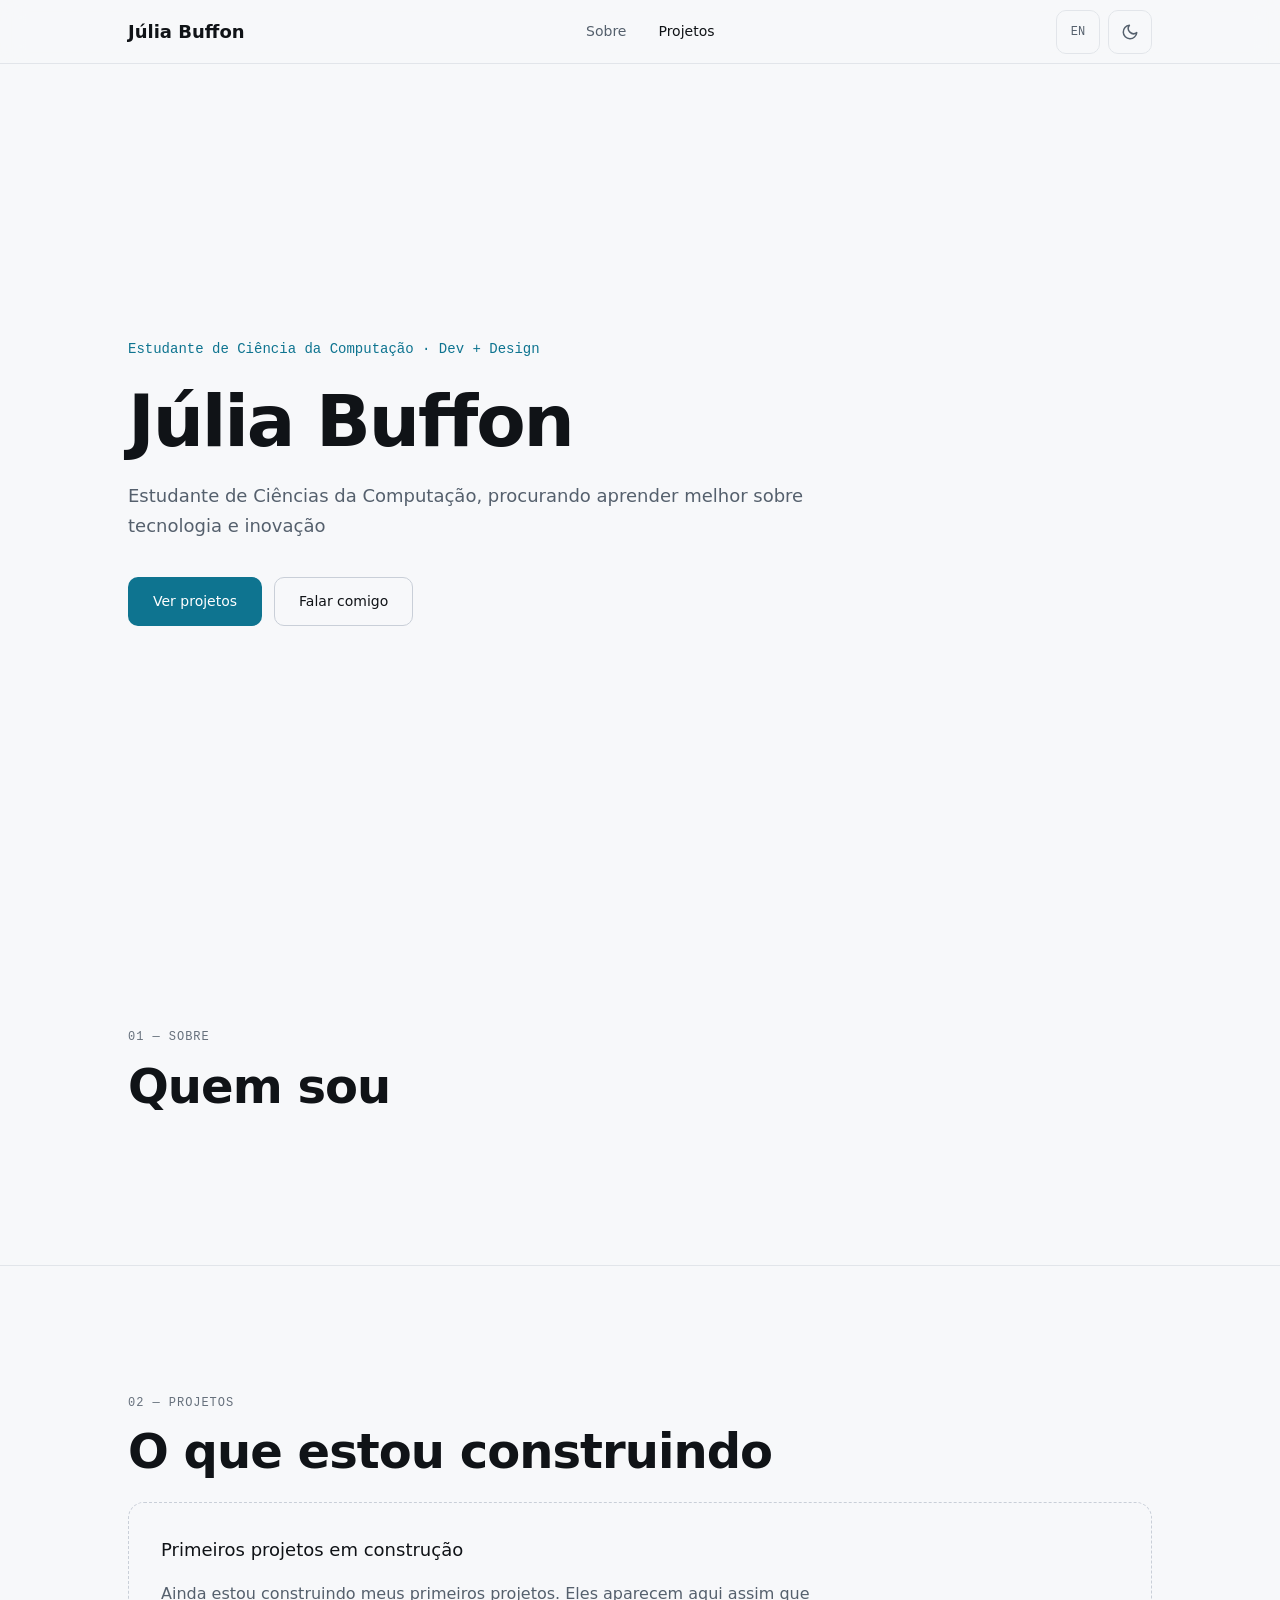
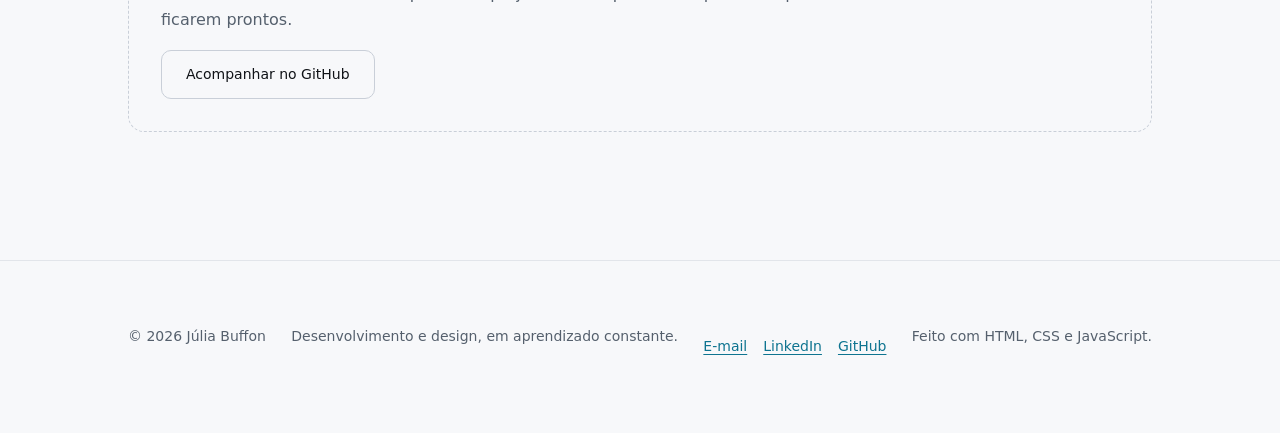
==== index.html @ 5d28dc88 "adiciona frase de posicionamento do hero" ====
<!DOCTYPE html>
<html lang="pt-BR" data-theme="dark">
<head>
  <meta charset="utf-8">
  <meta name="viewport" content="width=device-width, initial-scale=1">

  <title>Júlia Buffon — Estudante de Ciência da Computação e Design</title>
  <meta name="description" content="Portfólio de Júlia Buffon, estudante de Ciência da Computação e design.">
  <link rel="canonical" href="https://buffoneu12.github.io/">

  <meta name="theme-color" content="#0B0D10">
  <meta name="color-scheme" content="dark light">

  <meta property="og:type" content="website">
  <meta property="og:title" content="Júlia Buffon — Estudante de Ciência da Computação e Design">
  <meta property="og:description" content="Portfólio de Júlia Buffon, estudante de Ciência da Computação e design.">
  <meta property="og:url" content="https://buffoneu12.github.io/">
  <meta property="og:locale" content="pt_BR">
  <meta property="og:image" content="https://buffoneu12.github.io/assets/img/og.png">
  <meta property="og:image:width" content="1200">
  <meta property="og:image:height" content="630">
  <meta name="twitter:card" content="summary_large_image">

  <link rel="icon" href="assets/img/favicon.svg" type="image/svg+xml">

  <script>
    try {
      var t = localStorage.getItem('jb-theme');
      if (!t) t = matchMedia('(prefers-color-scheme: light)').matches ? 'light' : 'dark';
      document.documentElement.dataset.theme = t;
    } catch (e) {}
  </script>

  <link rel="stylesheet" href="assets/css/tokens.css">
  <link rel="stylesheet" href="assets/css/base.css">
  <link rel="stylesheet" href="assets/css/layout.css">
  <link rel="stylesheet" href="assets/css/components.css">
</head>
<body>
  <a class="skip-link" href="#conteudo" data-i18n="a11y.skip">Pular para o conteúdo</a>

  <header class="site-header">
    <div class="site-header__inner container">
      <a class="brand" href="/">Júlia Buffon</a>

      <nav class="nav" aria-label="Navegação principal" data-i18n-attr="aria-label:nav.label">
        <a class="nav__link" href="#sobre" data-i18n="nav.about">Sobre</a>
        <a class="nav__link" href="#projetos" data-i18n="nav.projects">Projetos</a>
      </nav>

      <div class="controls">
        <button class="control-btn" id="lang-toggle" type="button"
                aria-label="EN — Mudar para inglês" data-i18n-attr="aria-label:lang.switch">EN</button>
        <button class="control-btn" id="theme-toggle" type="button"
                aria-label="Mudar para tema claro" data-i18n-attr="aria-label:theme.toLight">
          <svg class="icon-sun" width="18" height="18" viewBox="0 0 24 24" fill="none" stroke="currentColor" stroke-width="2" stroke-linecap="round" aria-hidden="true" hidden>
            <circle cx="12" cy="12" r="4"/><path d="M12 2v2M12 20v2M4.9 4.9l1.4 1.4M17.7 17.7l1.4 1.4M2 12h2M20 12h2M4.9 19.1l1.4-1.4M17.7 6.3l1.4-1.4"/>
          </svg>
          <svg class="icon-moon" width="18" height="18" viewBox="0 0 24 24" fill="none" stroke="currentColor" stroke-width="2" stroke-linecap="round" stroke-linejoin="round" aria-hidden="true">
            <path d="M21 12.8A9 9 0 1 1 11.2 3a7 7 0 0 0 9.8 9.8Z"/>
          </svg>
        </button>
      </div>
    </div>
  </header>

  <main id="conteudo">
    <section class="hero container" id="inicio">
      <p class="hero__role" data-i18n="hero.role">Estudante de Ciência da Computação · Dev + Design</p>
      <h1 class="hero__name">Júlia Buffon</h1>
      <p class="hero__tagline" data-i18n="hero.tagline">Estudante de Ciências da Computação, procurando aprender melhor sobre tecnologia e inovação</p>
      <div class="hero__actions">
        <a class="btn btn--primary" href="#projetos" data-i18n="hero.cta.primary">Ver projetos</a>
        <a class="btn btn--ghost" href="mailto:juliabuffon7@gmail.com" data-i18n="hero.cta.secondary">Falar comigo</a>
      </div>
    </section>

    <section class="section" id="sobre">
      <div class="container">
        <p class="section__label" data-i18n="about.label">01 — Sobre</p>
        <h2 class="section__title" data-i18n="about.title">Quem sou</h2>
        <!-- T14: bio, stack e formação pendentes (bloqueio H3) -->
        <p data-i18n="about.body" hidden></p>
        <ul class="stack" hidden></ul>
      </div>
    </section>

    <section class="section" id="projetos">
      <div class="container">
        <p class="section__label" data-i18n="projects.label">02 — Projetos</p>
        <h2 class="section__title" data-i18n="projects.title">O que estou construindo</h2>

        <div class="projects__empty">
          <p class="projects__empty-title" data-i18n="projects.empty.title">Primeiros projetos em construção</p>
          <p data-i18n="projects.empty.text">Ainda estou construindo meus primeiros projetos. Eles aparecem aqui assim que ficarem prontos.</p>
          <a class="btn btn--ghost" href="https://github.com/Buffoneu12" rel="noopener"
             data-i18n="projects.empty.cta">Acompanhar no GitHub</a>
        </div>

        <div class="projects__grid" hidden></div>
      </div>
    </section>
  </main>

  <footer class="site-footer">
    <div class="site-footer__inner container">
      <p>© <span id="ano">2026</span> Júlia Buffon</p>
      <p data-i18n="footer.tagline">Desenvolvimento e design, em aprendizado constante.</p>
      <div class="footer__links">
        <a href="mailto:juliabuffon7@gmail.com">E-mail</a>
        <a href="https://www.linkedin.com/in/juliabuffon" rel="noopener" target="_blank">LinkedIn</a>
        <a href="https://github.com/Buffoneu12" rel="noopener" target="_blank">GitHub</a>
      </div>
      <p data-i18n="footer.built">Feito com HTML, CSS e JavaScript.</p>
    </div>
  </footer>

  <script type="module" src="assets/js/main.js"></script>
</body>
</html>
---- assets/css/tokens.css ----
:root {
  color-scheme: dark;
  --bg: #0B0D10;
  --bg-elevated: #12161B;
  --surface: #171C22;
  --surface-hover: #1D232B;
  --border: #232A32;
  --border-strong: #2F3945;
  --text: #E6E8EB;
  --text-muted: #9BA6B2;
  --text-faint: #7C8794;
  --accent: #22D3EE;
  --accent-contrast: #0B0D10;
  --accent-soft: rgba(34, 211, 238, 0.12);
  --danger: #F87171;

  --font-sans: system-ui, -apple-system, "Segoe UI", Roboto, sans-serif;
  --font-mono: ui-monospace, "Cascadia Code", "SFMono-Regular", Consolas, monospace;

  --fs-xs: 0.75rem;
  --fs-sm: 0.875rem;
  --fs-base: 1rem;
  --fs-lg: 1.125rem;
  --fs-xl: clamp(1.5rem, 4vw, 2rem);
  --fs-2xl: clamp(2rem, 6vw, 3rem);
  --fs-hero: clamp(2.5rem, 9vw, 4.5rem);

  --space-1: 4px;
  --space-2: 8px;
  --space-3: 12px;
  --space-4: 16px;
  --space-5: 24px;
  --space-6: 32px;
  --space-7: 48px;
  --space-8: 64px;
  --space-9: 96px;
  --space-10: 128px;

  --radius-sm: 6px;
  --radius-md: 10px;
  --radius-lg: 16px;
  --radius-full: 999px;

  --dur-fast: 150ms;
  --dur-base: 220ms;
  --ease: cubic-bezier(0.2, 0.8, 0.2, 1);

  --container: 1120px;
  --header-h: 64px;
}

[data-theme="light"] {
  color-scheme: light;
  --bg: #F7F8FA;
  --bg-elevated: #FFFFFF;
  --surface: #FFFFFF;
  --surface-hover: #F1F3F6;
  --border: #E2E5EA;
  --border-strong: #C9CFD8;
  --text: #101317;
  --text-muted: #55606D;
  --text-faint: #66707C;
  --accent: #0E7490;
  --accent-contrast: #FFFFFF;
  --accent-soft: rgba(14, 116, 144, 0.10);
}
---- assets/css/base.css ----
*,
*::before,
*::after {
  box-sizing: border-box;
}

* {
  margin: 0;
}

html {
  scroll-behavior: smooth;
  -webkit-text-size-adjust: 100%;
}

body {
  background: var(--bg);
  color: var(--text);
  font-family: var(--font-sans);
  font-size: var(--fs-base);
  line-height: 1.65;
  padding-top: var(--header-h);
  -webkit-font-smoothing: antialiased;
}

img,
svg,
video {
  display: block;
  max-width: 100%;
  height: auto;
}

[hidden] {
  display: none !important;
}

h1,
h2,
h3 {
  line-height: 1.1;
  letter-spacing: -0.02em;
  font-weight: 600;
  text-wrap: balance;
}

p {
  max-width: 68ch;
}

a {
  color: var(--accent);
  text-underline-offset: 3px;
}

:focus-visible {
  outline: 2px solid var(--accent);
  outline-offset: 3px;
  border-radius: var(--radius-sm);
}

.container {
  width: 100%;
  max-width: var(--container);
  margin-inline: auto;
  padding-inline: var(--space-5);
}

@media (min-width: 768px) {
  .container {
    padding-inline: var(--space-7);
  }
}

.sr-only {
  position: absolute;
  width: 1px;
  height: 1px;
  padding: 0;
  overflow: hidden;
  clip-path: inset(50%);
  white-space: nowrap;
  border: 0;
}

.skip-link {
  position: fixed;
  top: -100px;
  left: var(--space-4);
  z-index: 200;
  background: var(--accent);
  color: var(--accent-contrast);
  padding: var(--space-2) var(--space-4);
  border-radius: var(--radius-md);
  text-decoration: none;
  font-size: var(--fs-sm);
  transition: top var(--dur-fast) var(--ease);
}

.skip-link:focus {
  top: var(--space-4);
}

@media (prefers-reduced-motion: reduce) {
  html {
    scroll-behavior: auto;
  }

  *,
  *::before,
  *::after {
    animation-duration: 0.01ms !important;
    animation-iteration-count: 1 !important;
    transition-duration: 0.01ms !important;
  }
}
---- assets/css/layout.css ----
.site-header {
  position: fixed;
  inset: 0 0 auto 0;
  height: var(--header-h);
  z-index: 100;
  background: color-mix(in srgb, var(--bg) 85%, transparent);
  backdrop-filter: blur(12px);
  border-bottom: 1px solid var(--border);
}

.site-header__inner {
  display: flex;
  align-items: center;
  justify-content: space-between;
  gap: var(--space-4);
  height: 100%;
}

.brand {
  font-weight: 600;
  color: var(--text);
  text-decoration: none;
  font-size: var(--fs-lg);
  white-space: nowrap;
}

.nav {
  display: flex;
  gap: var(--space-4);
}

.nav__link {
  color: var(--text-muted);
  text-decoration: none;
  font-size: var(--fs-sm);
  padding: var(--space-2);
}

.nav__link:hover {
  color: var(--text);
}

.nav__link[aria-current="true"] {
  color: var(--text);
}

@media (max-width: 479px) {
  .nav {
    display: none;
  }
}

.controls {
  display: flex;
  gap: var(--space-2);
}

.hero {
  padding-block: var(--space-9);
  display: flex;
  flex-direction: column;
  justify-content: center;
  gap: var(--space-5);
}

@media (min-width: 768px) {
  .hero {
    min-height: calc(100svh - var(--header-h));
  }
}

.section {
  padding-block: var(--space-9);
}

@media (min-width: 768px) {
  .section {
    padding-block: var(--space-10);
  }
}

.section + .section {
  border-top: 1px solid var(--border);
}

.projects__grid {
  display: grid;
  gap: var(--space-5);
  grid-template-columns: 1fr;
}

@media (min-width: 640px) {
  .projects__grid {
    grid-template-columns: repeat(2, 1fr);
  }
}

@media (min-width: 1024px) {
  .projects__grid {
    grid-template-columns: repeat(3, 1fr);
  }

  .card--destaque {
    grid-column: span 2;
  }
}
---- assets/css/components.css ----
.btn {
  display: inline-flex;
  align-items: center;
  justify-content: center;
  gap: var(--space-2);
  min-height: 44px;
  padding: var(--space-3) var(--space-5);
  border: 1px solid transparent;
  border-radius: var(--radius-md);
  font-size: var(--fs-sm);
  font-weight: 500;
  text-decoration: none;
  transition:
    background var(--dur-fast) var(--ease),
    border-color var(--dur-fast) var(--ease),
    transform var(--dur-fast) var(--ease);
}

.btn--primary {
  background: var(--accent);
  color: var(--accent-contrast);
}

.btn--primary:hover {
  transform: translateY(-1px);
}

.btn--ghost {
  border-color: var(--border-strong);
  color: var(--text);
}

.btn--ghost:hover {
  border-color: var(--accent);
  color: var(--accent);
}

.control-btn {
  display: inline-flex;
  align-items: center;
  justify-content: center;
  width: 44px;
  height: 44px;
  border: 1px solid var(--border);
  border-radius: var(--radius-md);
  background: transparent;
  color: var(--text-muted);
  font-family: var(--font-mono);
  font-size: var(--fs-xs);
  cursor: pointer;
  transition:
    border-color var(--dur-fast) var(--ease),
    color var(--dur-fast) var(--ease);
}

.control-btn:hover {
  border-color: var(--border-strong);
  color: var(--text);
}

.section__label {
  font-family: var(--font-mono);
  font-size: var(--fs-xs);
  color: var(--text-faint);
  text-transform: uppercase;
  letter-spacing: 0.08em;
  margin-bottom: var(--space-3);
}

.section__title {
  font-size: var(--fs-2xl);
  margin-bottom: var(--space-5);
}

.hero__name {
  font-size: var(--fs-hero);
  line-height: 1;
  letter-spacing: -0.03em;
}

.hero__role {
  font-family: var(--font-mono);
  font-size: var(--fs-sm);
  color: var(--accent);
}

.hero__tagline {
  font-size: var(--fs-lg);
  color: var(--text-muted);
  max-width: 60ch;
}

.hero__actions {
  display: flex;
  flex-wrap: wrap;
  gap: var(--space-3);
  margin-top: var(--space-3);
}

.chip {
  display: inline-flex;
  align-items: center;
  padding: var(--space-1) var(--space-3);
  border-radius: var(--radius-full);
  background: var(--accent-soft);
  border: 1px solid var(--border);
  color: var(--accent);
  font-family: var(--font-mono);
  font-size: var(--fs-xs);
}

.stack {
  display: flex;
  flex-wrap: wrap;
  gap: var(--space-2);
  margin-top: var(--space-5);
  list-style: none;
  padding: 0;
}

.card {
  display: flex;
  flex-direction: column;
  background: var(--surface);
  border: 1px solid var(--border);
  border-radius: var(--radius-lg);
  overflow: hidden;
  transition:
    border-color var(--dur-base) var(--ease),
    background var(--dur-base) var(--ease),
    transform var(--dur-base) var(--ease);
}

.card:hover {
  border-color: var(--border-strong);
  background: var(--surface-hover);
  transform: translateY(-2px);
}

.card__media {
  aspect-ratio: 16 / 9;
  background: var(--bg-elevated);
}

.card__monogram {
  display: flex;
  align-items: center;
  justify-content: center;
  height: 100%;
  font-family: var(--font-mono);
  font-size: var(--fs-2xl);
  letter-spacing: 0.08em;
  color: var(--border-strong);
  max-width: none;
}

.card__body {
  padding: var(--space-5);
  display: flex;
  flex-direction: column;
  gap: var(--space-3);
}

.card__title {
  font-size: var(--fs-lg);
}

.card__summary {
  color: var(--text-muted);
  font-size: var(--fs-sm);
}

.card__meta {
  font-family: var(--font-mono);
  font-size: var(--fs-xs);
  color: var(--text-faint);
}

.card__links {
  display: flex;
  flex-wrap: wrap;
  gap: var(--space-4);
  margin-top: auto;
  padding-top: var(--space-3);
  font-family: var(--font-mono);
  font-size: var(--fs-xs);
}

.card--empty {
  border-style: dashed;
  border-color: var(--border-strong);
  background: transparent;
}

.card--empty:hover {
  border-color: var(--border-strong);
  background: transparent;
  transform: none;
}

.projects__empty {
  display: flex;
  flex-direction: column;
  align-items: flex-start;
  gap: var(--space-4);
  padding: var(--space-6);
  border: 1px dashed var(--border-strong);
  border-radius: var(--radius-lg);
}

.projects__empty p {
  color: var(--text-muted);
}

.projects__empty .projects__empty-title {
  color: var(--text);
  font-size: var(--fs-lg);
}

.site-footer {
  border-top: 1px solid var(--border);
  padding-block: var(--space-8);
  color: var(--text-muted);
  font-size: var(--fs-sm);
}

.site-footer__inner {
  display: flex;
  flex-wrap: wrap;
  justify-content: space-between;
  gap: var(--space-5);
}

.site-footer p {
  max-width: none;
}

.footer__links {
  display: flex;
  flex-wrap: wrap;
  gap: var(--space-4);
}

.footer__links a {
  min-height: 44px;
  display: inline-flex;
  align-items: center;
}

[data-reveal] {
  opacity: 0;
  transform: translateY(8px);
  transition:
    opacity var(--dur-base) var(--ease),
    transform var(--dur-base) var(--ease);
}

[data-reveal].is-visible {
  opacity: 1;
  transform: none;
}
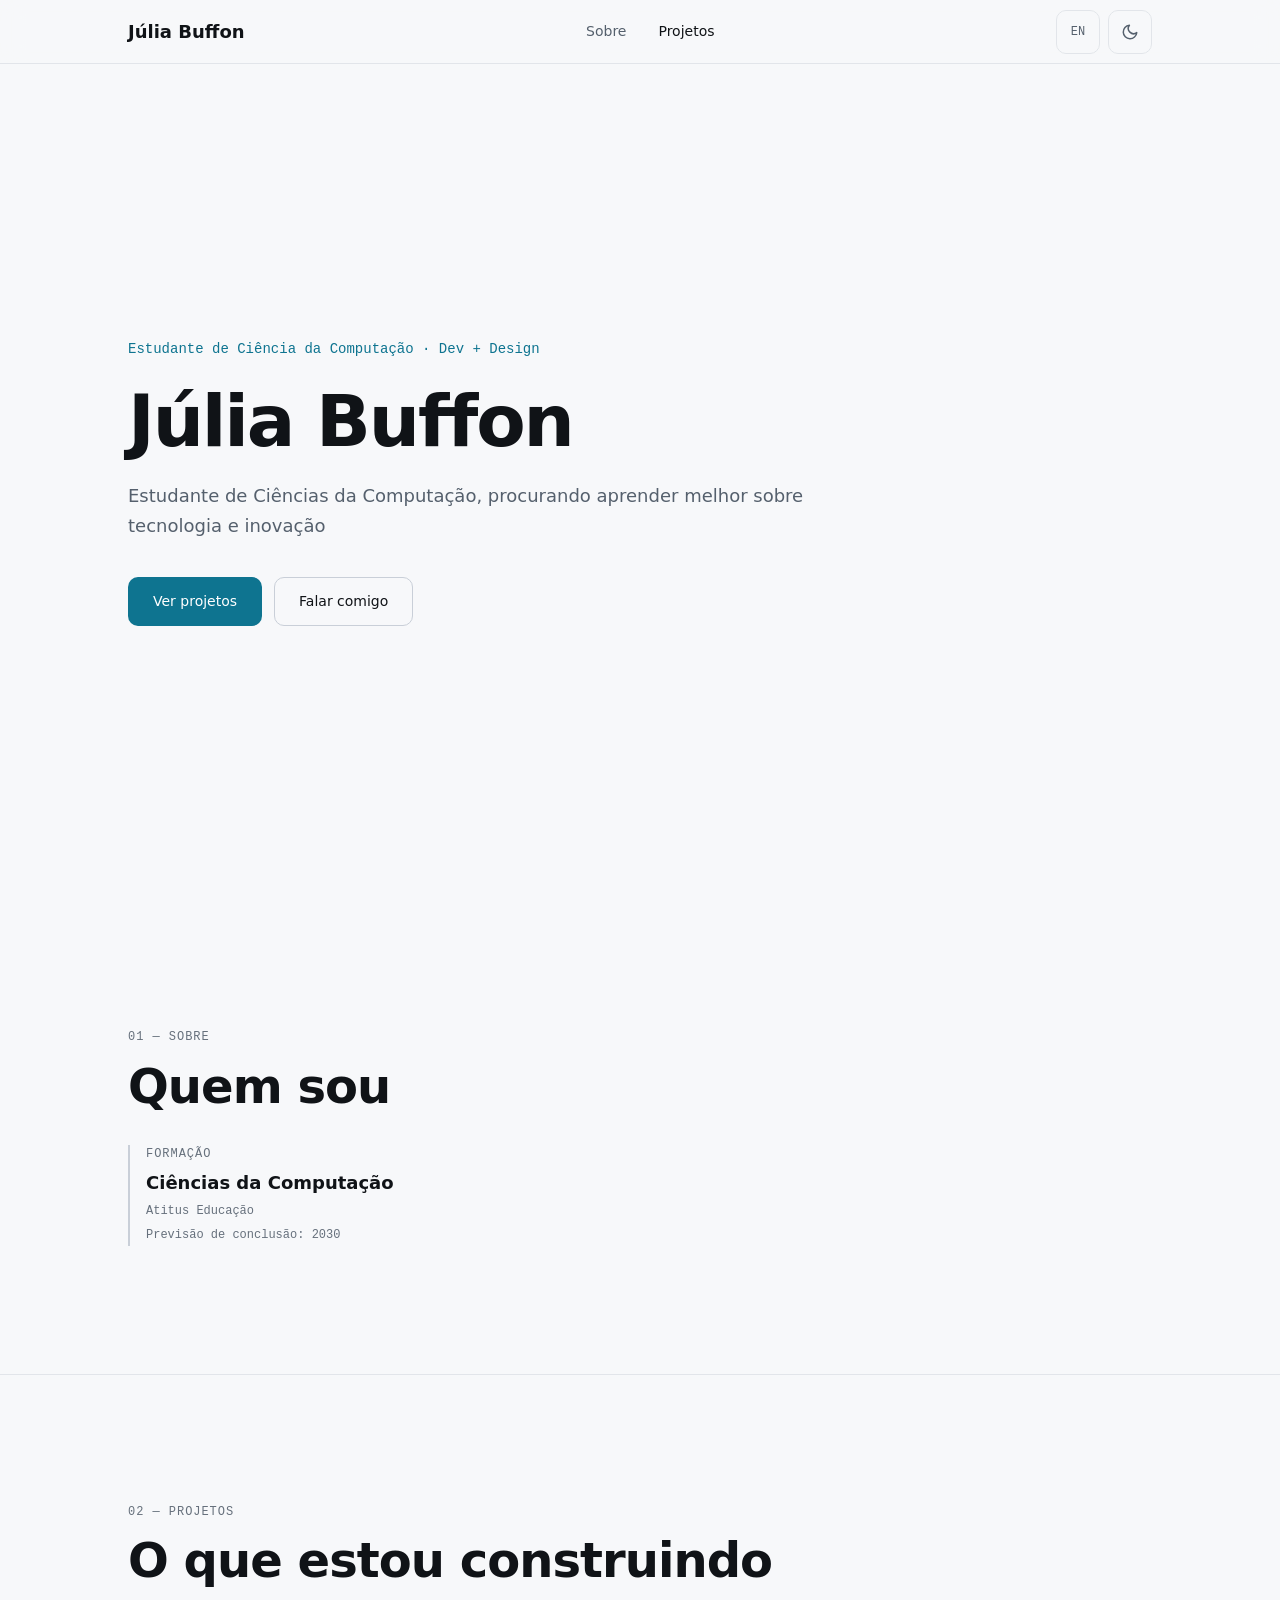
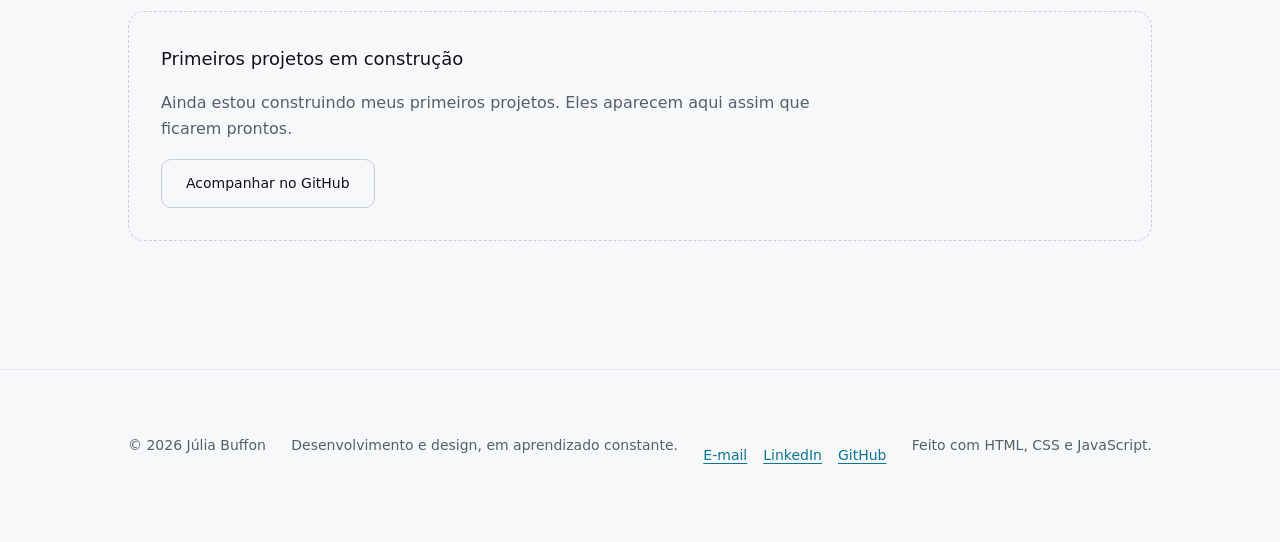
==== commit 1532c498: "adiciona formacao academica na secao sobre" ====
--- a/index.html
+++ b/index.html
@@ -20,6 +20,24 @@
   <meta property="og:image:width" content="1200">
   <meta property="og:image:height" content="630">
   <meta name="twitter:card" content="summary_large_image">
+
+  <script type="application/ld+json">
+    {
+      "@context": "https://schema.org",
+      "@type": "Person",
+      "name": "Júlia Buffon",
+      "jobTitle": "Estudante de Ciência da Computação",
+      "url": "https://buffoneu12.github.io/",
+      "sameAs": [
+        "https://github.com/Buffoneu12",
+        "https://www.linkedin.com/in/juliabuffon"
+      ],
+      "affiliation": {
+        "@type": "CollegeOrUniversity",
+        "name": "Atitus Educação"
+      }
+    }
+  </script>
 
   <link rel="icon" href="assets/img/favicon.svg" type="image/svg+xml">
 
@@ -79,9 +97,16 @@
       <div class="container">
         <p class="section__label" data-i18n="about.label">01 — Sobre</p>
         <h2 class="section__title" data-i18n="about.title">Quem sou</h2>
-        <!-- T14: bio, stack e formação pendentes (bloqueio H3) -->
+        <!-- T14: bio e stack pendentes (bloqueio H3) -->
         <p data-i18n="about.body" hidden></p>
         <ul class="stack" hidden></ul>
+
+        <div class="edu">
+          <p class="section__label" data-i18n="about.education.label">Formação</p>
+          <p class="edu__course" data-i18n="about.education.course">Ciências da Computação</p>
+          <p class="edu__meta" data-i18n="about.education.institution">Atitus Educação</p>
+          <p class="edu__meta" data-i18n="about.education.period">Previsão de conclusão: 2030</p>
+        </div>
       </div>
     </section>
 
--- a/assets/css/components.css
+++ b/assets/css/components.css
@@ -118,6 +118,30 @@
   padding: 0;
 }
 
+.edu {
+  display: flex;
+  flex-direction: column;
+  gap: var(--space-1);
+  margin-top: var(--space-6);
+  padding-left: var(--space-4);
+  border-left: 2px solid var(--border-strong);
+}
+
+.edu .section__label {
+  margin-bottom: 0;
+}
+
+.edu__course {
+  font-size: var(--fs-lg);
+  font-weight: 600;
+}
+
+.edu__meta {
+  font-family: var(--font-mono);
+  font-size: var(--fs-xs);
+  color: var(--text-faint);
+}
+
 .card {
   display: flex;
   flex-direction: column;
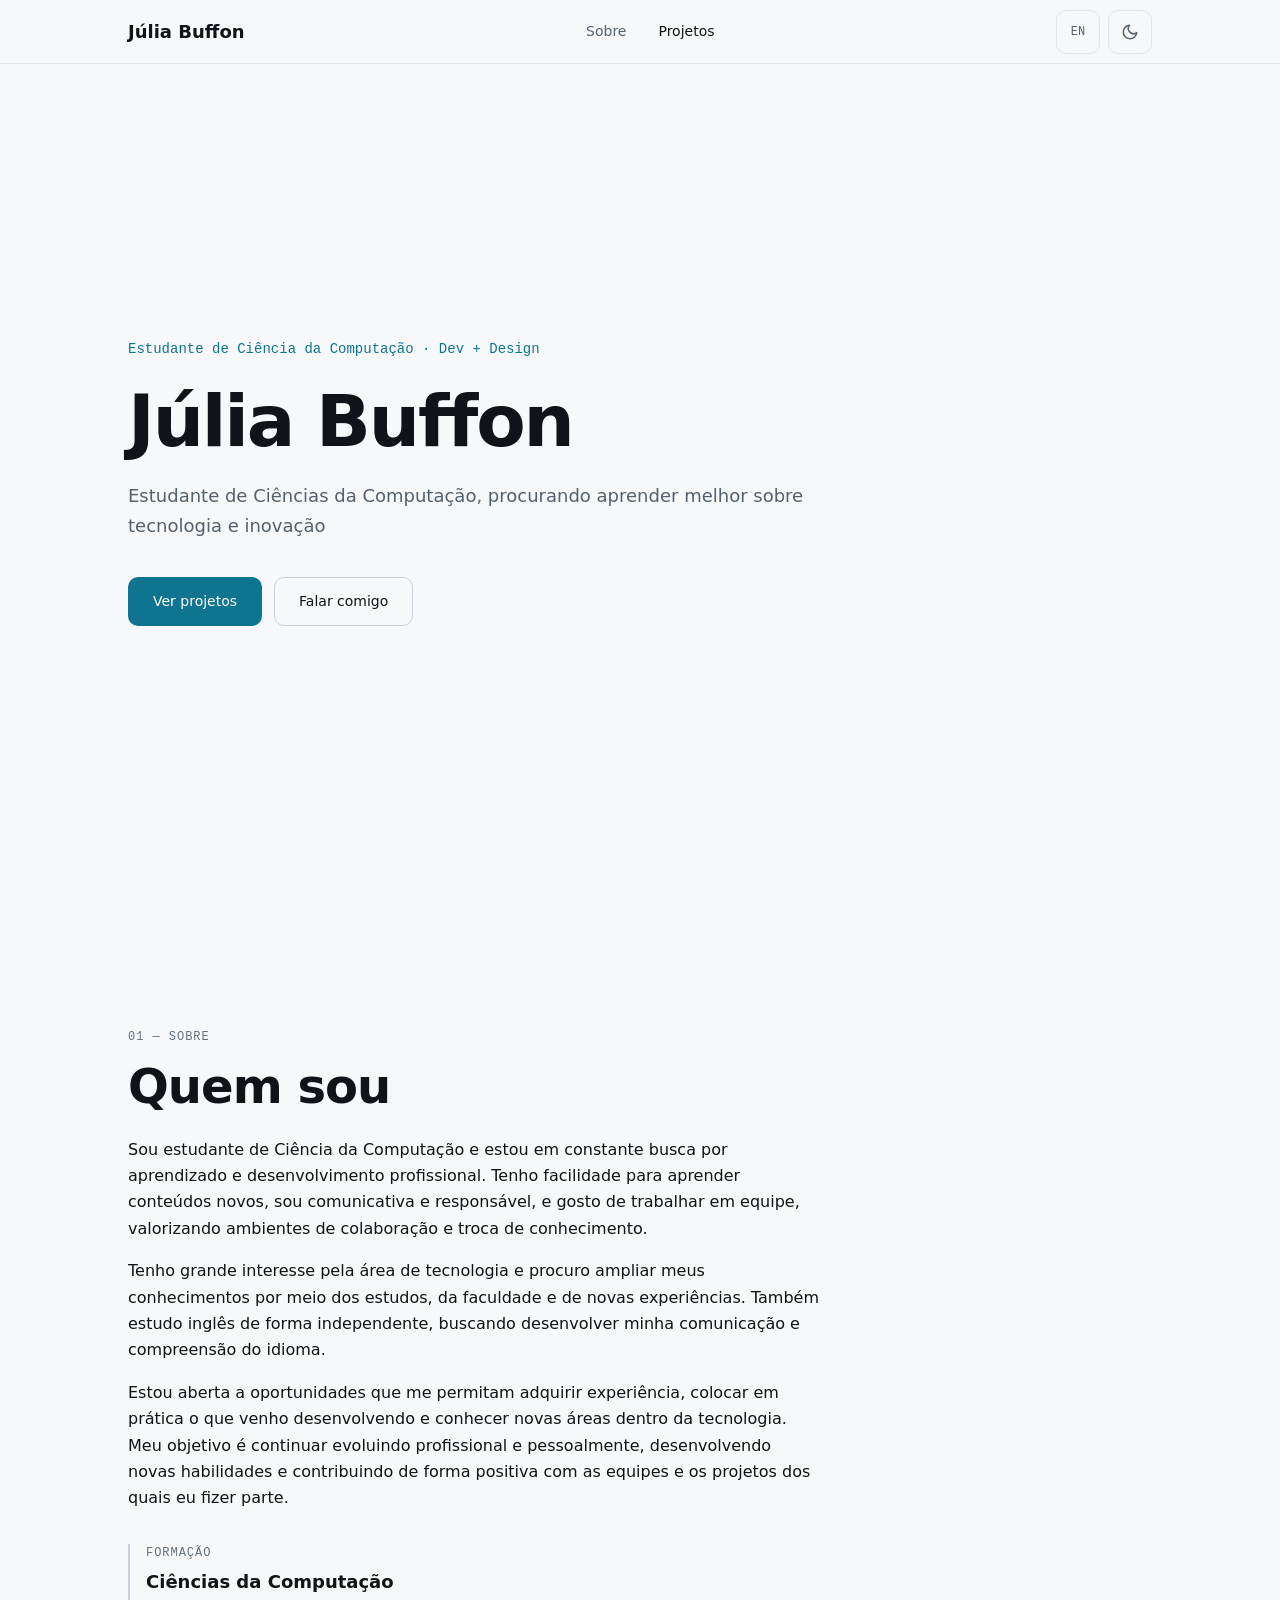
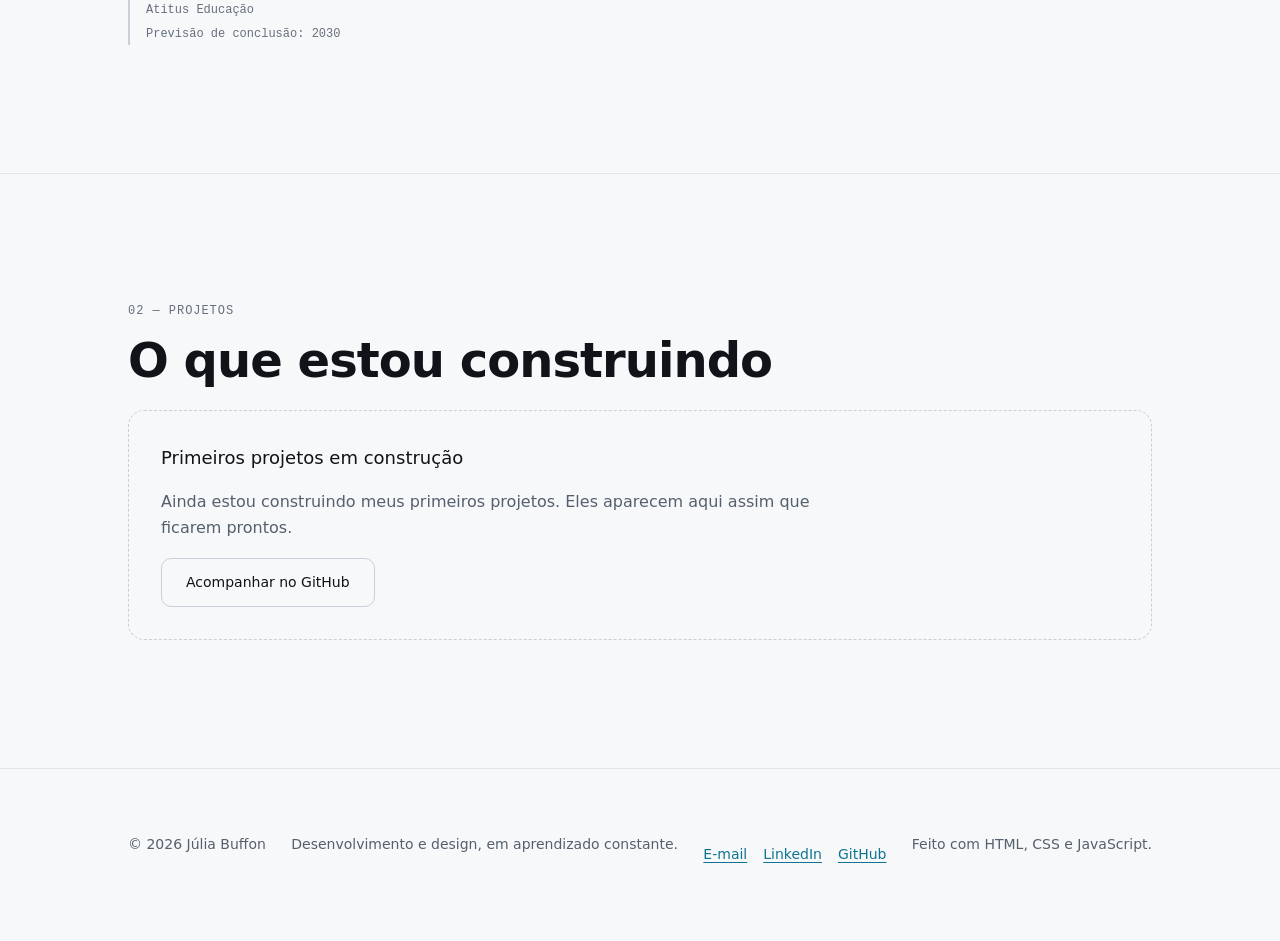
==== commit 1b59f91d: "adiciona bio da secao sobre em pt e en" ====
--- a/index.html
+++ b/index.html
@@ -97,9 +97,11 @@
       <div class="container">
         <p class="section__label" data-i18n="about.label">01 — Sobre</p>
         <h2 class="section__title" data-i18n="about.title">Quem sou</h2>
-        <!-- T14: bio e stack pendentes (bloqueio H3) -->
-        <p data-i18n="about.body" hidden></p>
-        <ul class="stack" hidden></ul>
+        <div class="about__text">
+          <p data-i18n="about.body.1">Sou estudante de Ciência da Computação e estou em constante busca por aprendizado e desenvolvimento profissional. Tenho facilidade para aprender conteúdos novos, sou comunicativa e responsável, e gosto de trabalhar em equipe, valorizando ambientes de colaboração e troca de conhecimento.</p>
+          <p data-i18n="about.body.2">Tenho grande interesse pela área de tecnologia e procuro ampliar meus conhecimentos por meio dos estudos, da faculdade e de novas experiências. Também estudo inglês de forma independente, buscando desenvolver minha comunicação e compreensão do idioma.</p>
+          <p data-i18n="about.body.3">Estou aberta a oportunidades que me permitam adquirir experiência, colocar em prática o que venho desenvolvendo e conhecer novas áreas dentro da tecnologia. Meu objetivo é continuar evoluindo profissional e pessoalmente, desenvolvendo novas habilidades e contribuindo de forma positiva com as equipes e os projetos dos quais eu fizer parte.</p>
+        </div>
 
         <div class="edu">
           <p class="section__label" data-i18n="about.education.label">Formação</p>
--- a/assets/css/components.css
+++ b/assets/css/components.css
@@ -118,6 +118,12 @@
   padding: 0;
 }
 
+.about__text {
+  display: flex;
+  flex-direction: column;
+  gap: var(--space-4);
+}
+
 .edu {
   display: flex;
   flex-direction: column;
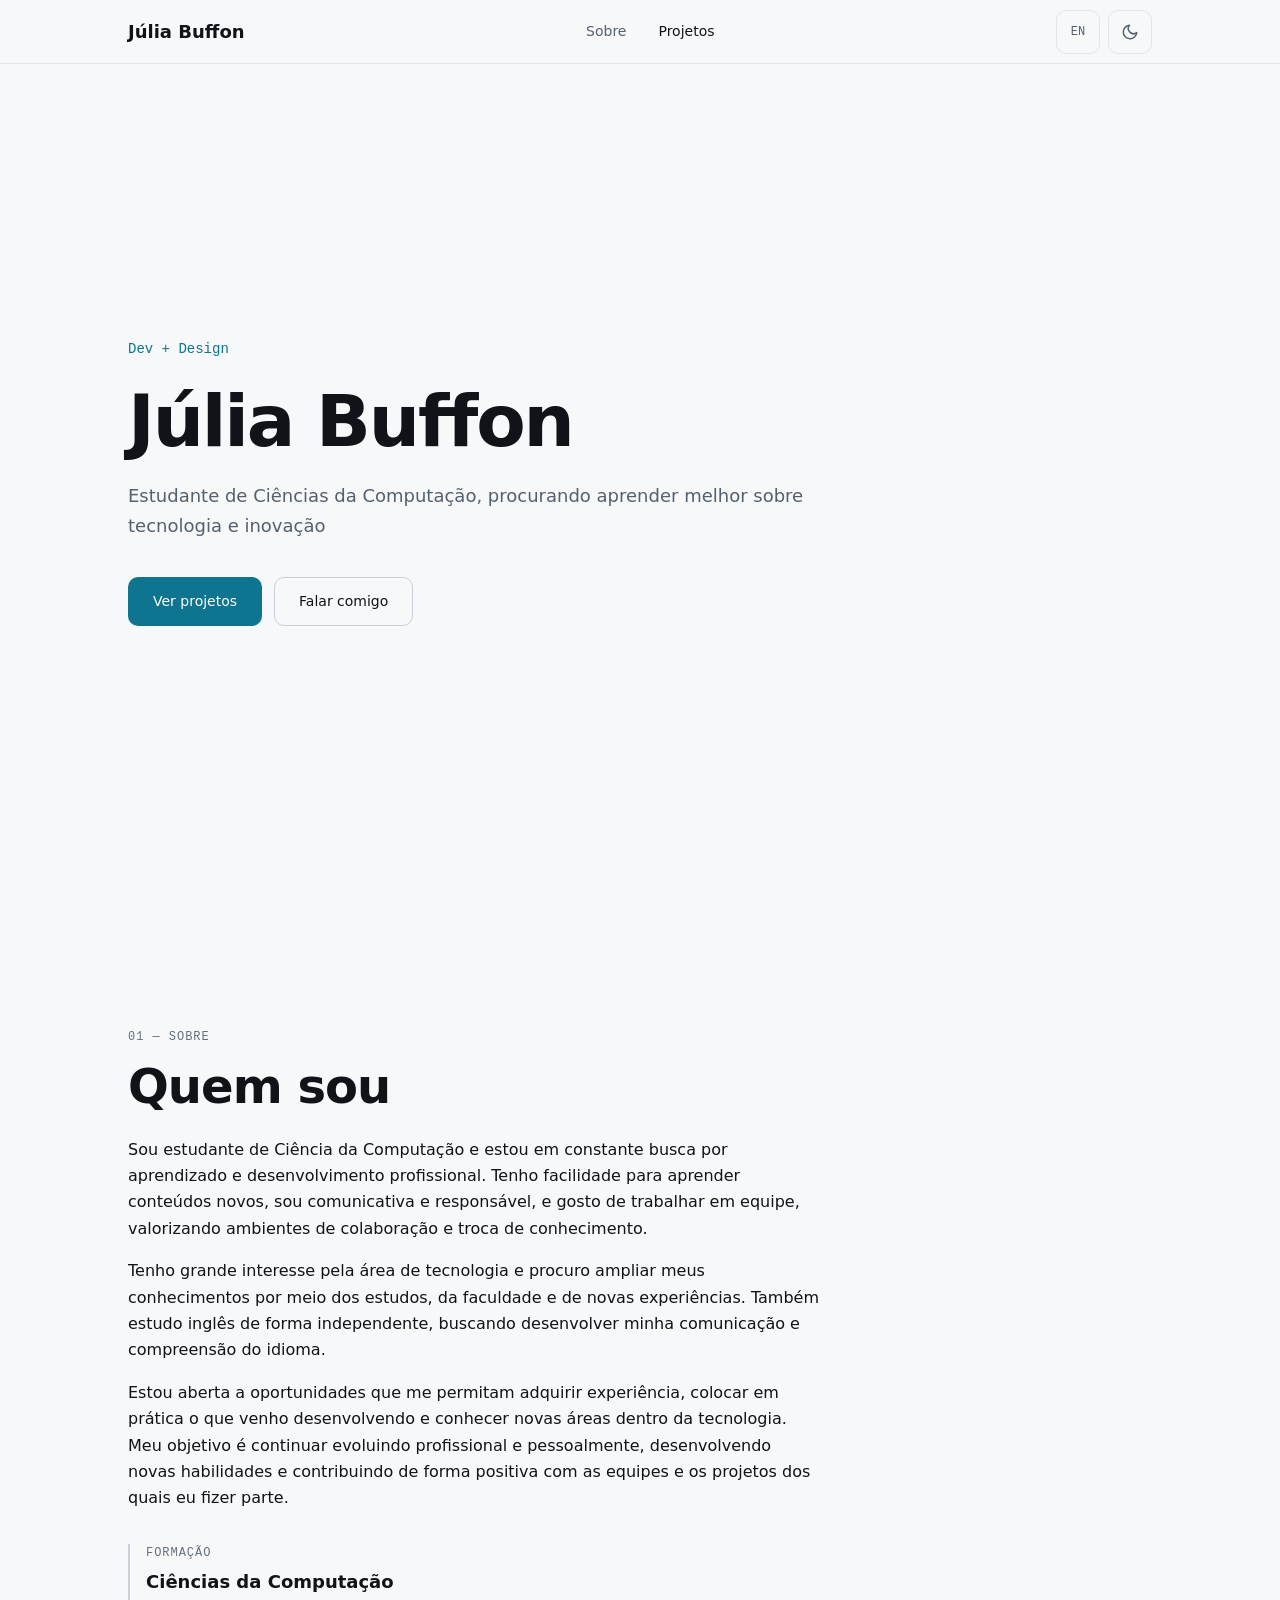
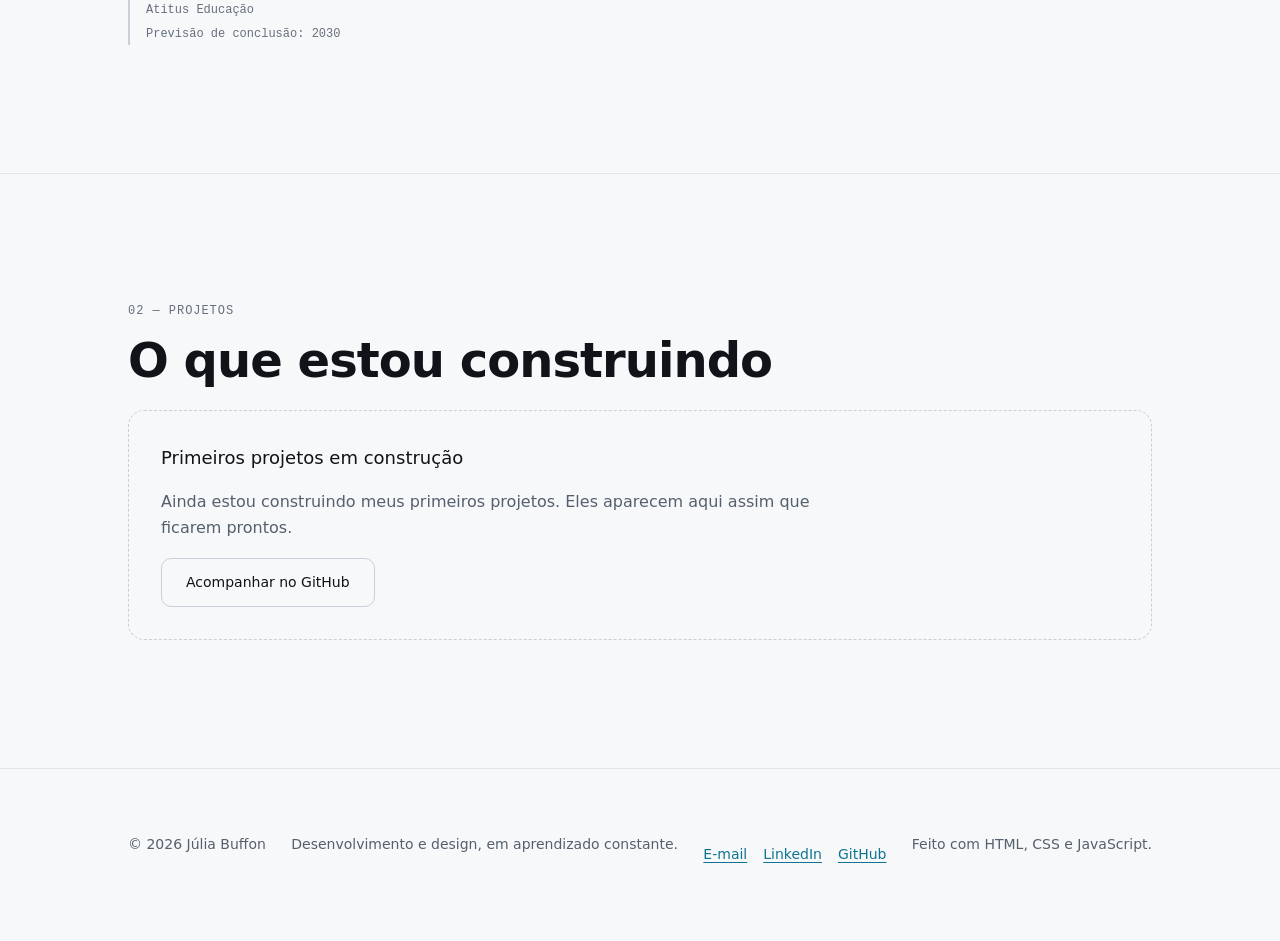
==== commit 3217d150: "encurta role do hero para dev e design" ====
--- a/index.html
+++ b/index.html
@@ -84,7 +84,7 @@
 
   <main id="conteudo">
     <section class="hero container" id="inicio">
-      <p class="hero__role" data-i18n="hero.role">Estudante de Ciência da Computação · Dev + Design</p>
+      <p class="hero__role" data-i18n="hero.role">Dev + Design</p>
       <h1 class="hero__name">Júlia Buffon</h1>
       <p class="hero__tagline" data-i18n="hero.tagline">Estudante de Ciências da Computação, procurando aprender melhor sobre tecnologia e inovação</p>
       <div class="hero__actions">
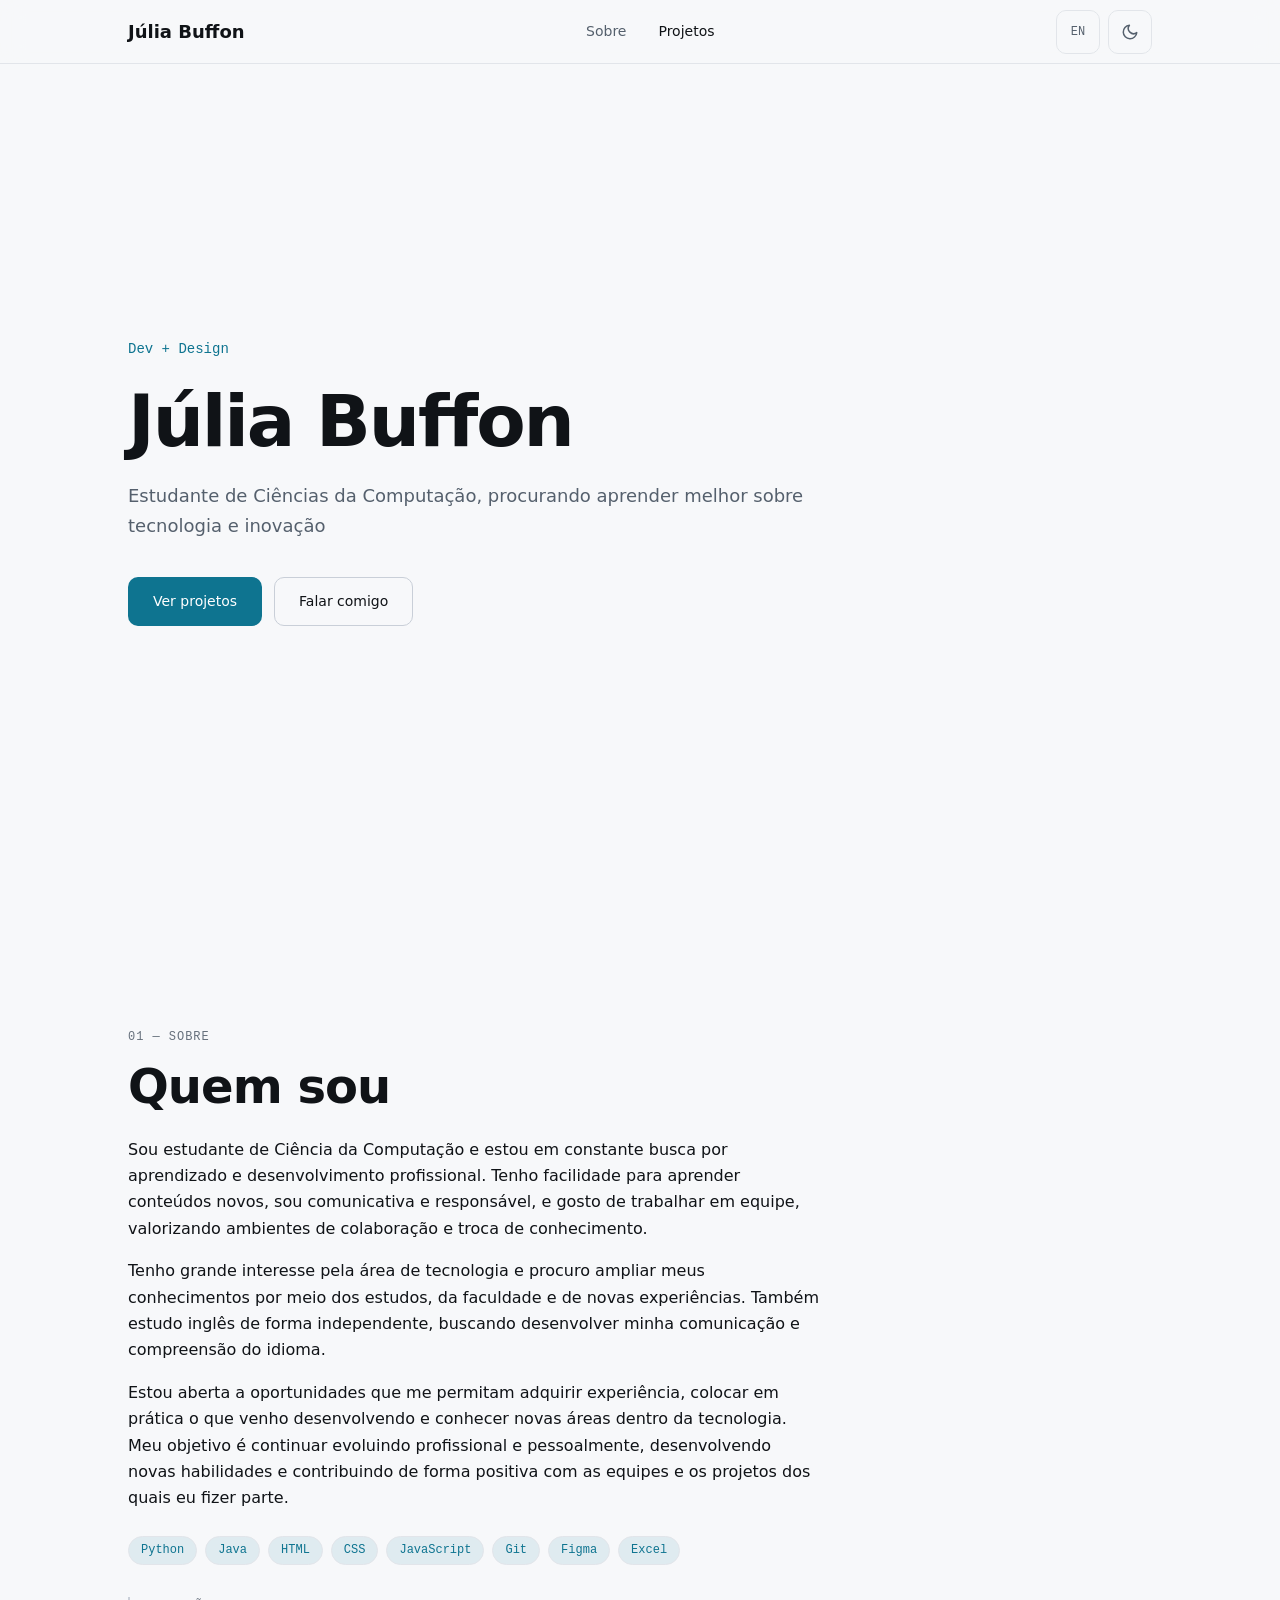
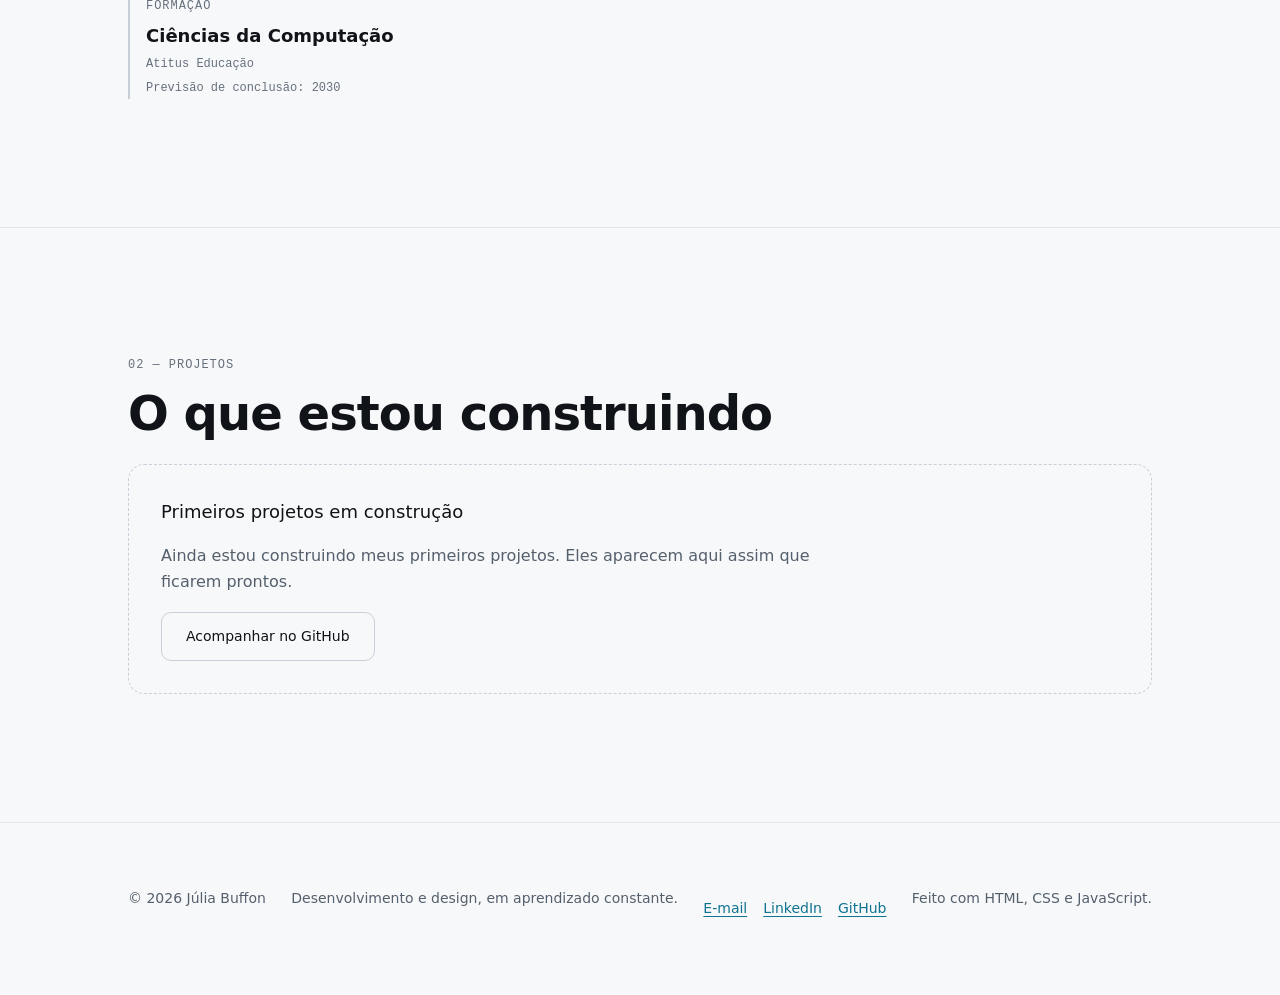
==== commit 459a7ba8: "adiciona stack de tecnologias na secao sobre" ====
--- a/index.html
+++ b/index.html
@@ -103,6 +103,17 @@
           <p data-i18n="about.body.3">Estou aberta a oportunidades que me permitam adquirir experiência, colocar em prática o que venho desenvolvendo e conhecer novas áreas dentro da tecnologia. Meu objetivo é continuar evoluindo profissional e pessoalmente, desenvolvendo novas habilidades e contribuindo de forma positiva com as equipes e os projetos dos quais eu fizer parte.</p>
         </div>
 
+        <ul class="stack">
+          <li class="chip">Python</li>
+          <li class="chip">Java</li>
+          <li class="chip">HTML</li>
+          <li class="chip">CSS</li>
+          <li class="chip">JavaScript</li>
+          <li class="chip">Git</li>
+          <li class="chip">Figma</li>
+          <li class="chip">Excel</li>
+        </ul>
+
         <div class="edu">
           <p class="section__label" data-i18n="about.education.label">Formação</p>
           <p class="edu__course" data-i18n="about.education.course">Ciências da Computação</p>
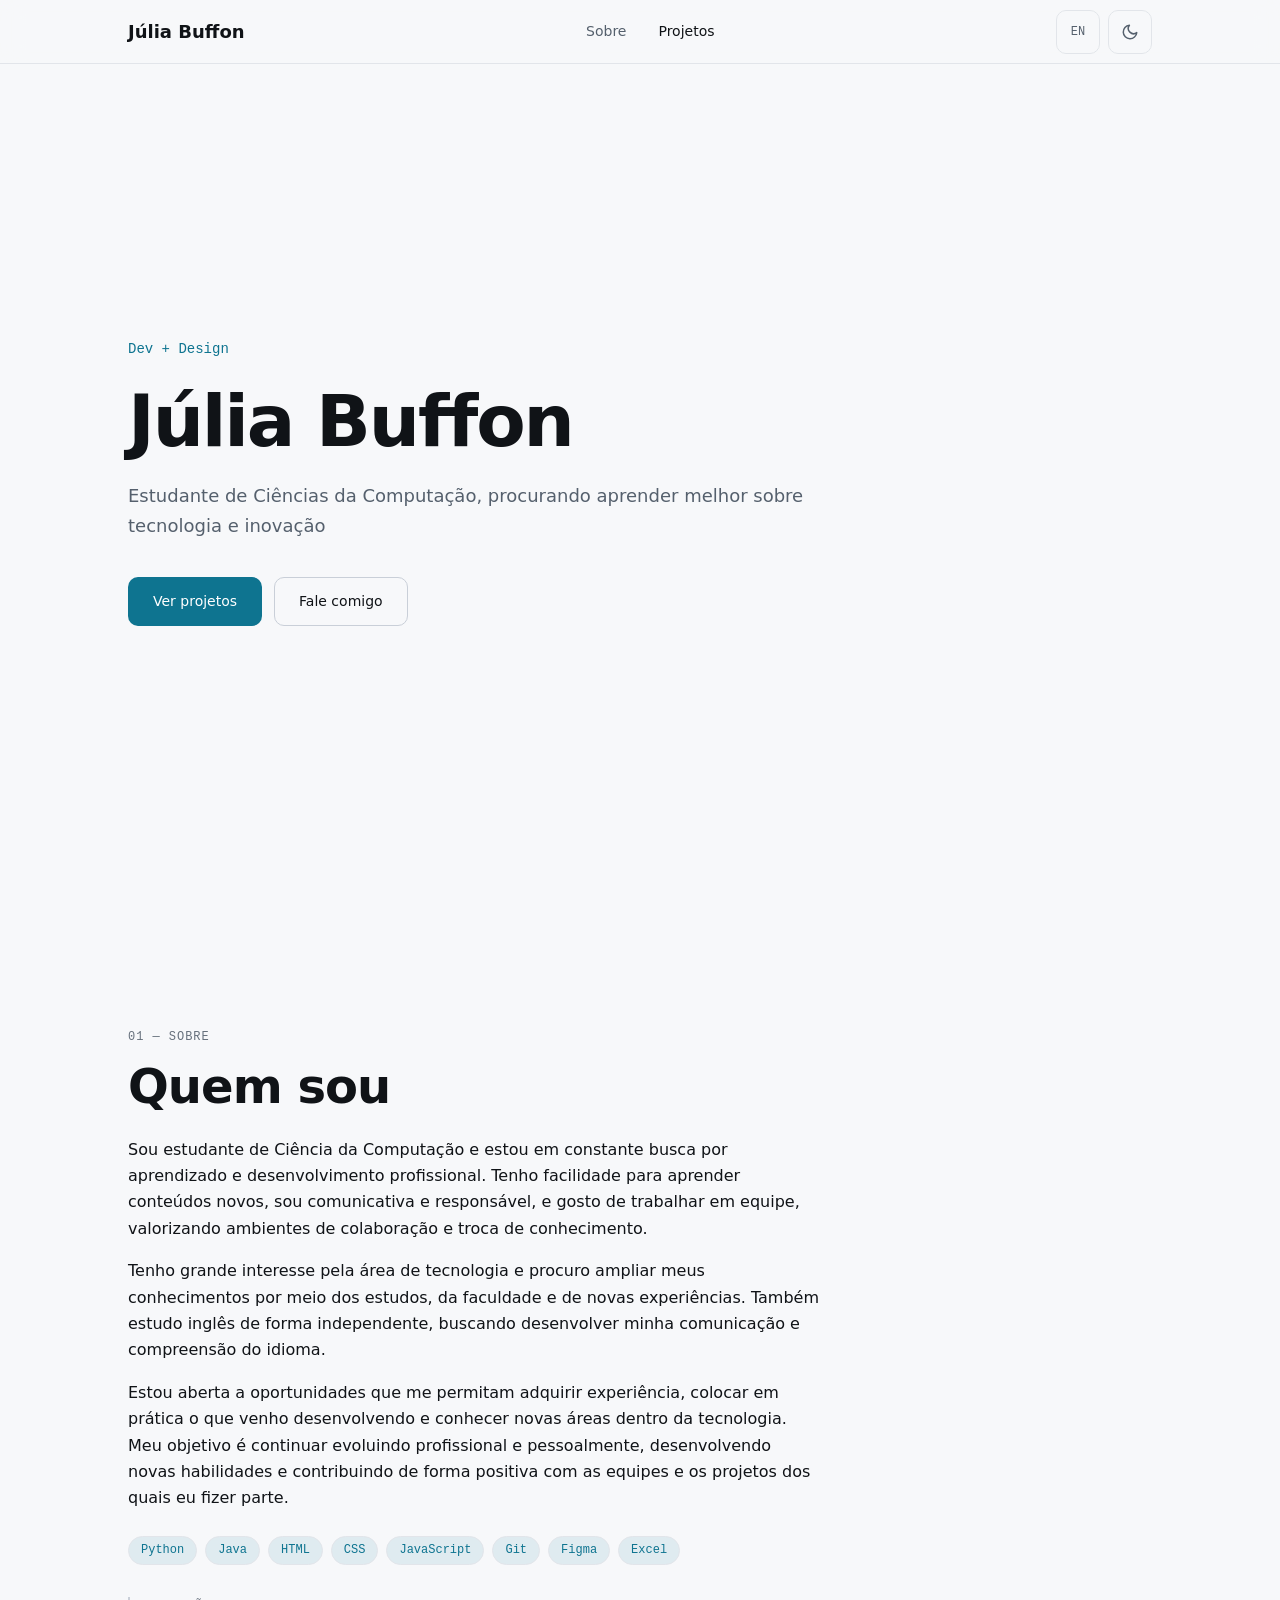
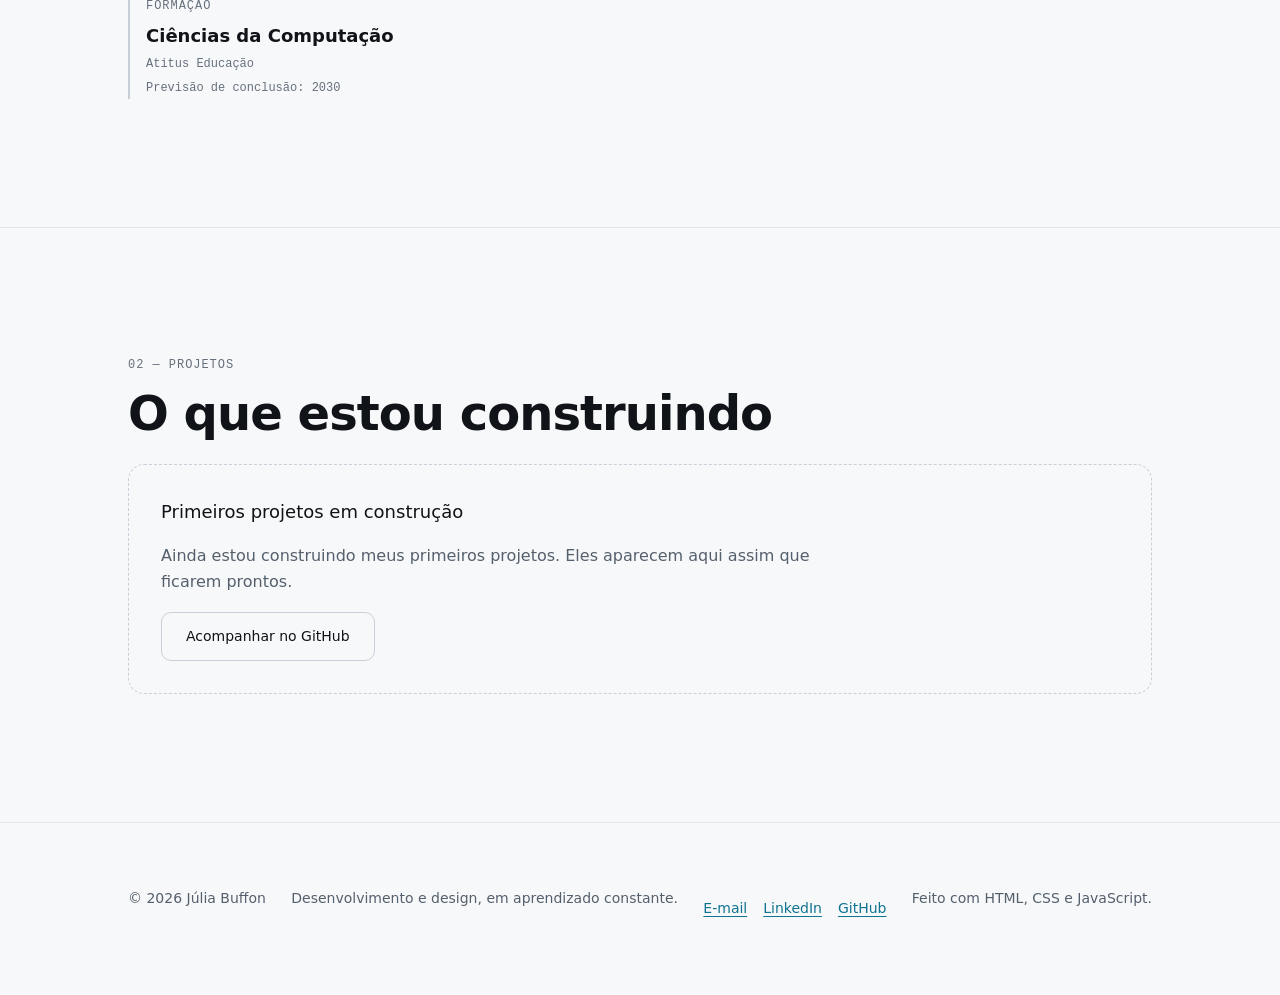
==== commit 98fa569f: "altera texto do botao para Fale comigo" ====
--- a/index.html
+++ b/index.html
@@ -89,7 +89,7 @@
       <p class="hero__tagline" data-i18n="hero.tagline">Estudante de Ciências da Computação, procurando aprender melhor sobre tecnologia e inovação</p>
       <div class="hero__actions">
         <a class="btn btn--primary" href="#projetos" data-i18n="hero.cta.primary">Ver projetos</a>
-        <a class="btn btn--ghost" href="mailto:juliabuffon7@gmail.com" data-i18n="hero.cta.secondary">Falar comigo</a>
+        <a class="btn btn--ghost" href="https://mail.google.com/mail/?view=cm&fs=1&to=juliabuffon7@gmail.com" target="_blank" rel="noopener noreferrer" data-i18n="hero.cta.secondary">Fale comigo</a>
       </div>
     </section>
 
@@ -145,7 +145,7 @@
       <p>© <span id="ano">2026</span> Júlia Buffon</p>
       <p data-i18n="footer.tagline">Desenvolvimento e design, em aprendizado constante.</p>
       <div class="footer__links">
-        <a href="mailto:juliabuffon7@gmail.com">E-mail</a>
+        <a href="https://mail.google.com/mail/?view=cm&fs=1&to=juliabuffon7@gmail.com" rel="noopener noreferrer" target="_blank">E-mail</a>
         <a href="https://www.linkedin.com/in/juliabuffon" rel="noopener" target="_blank">LinkedIn</a>
         <a href="https://github.com/Buffoneu12" rel="noopener" target="_blank">GitHub</a>
       </div>
